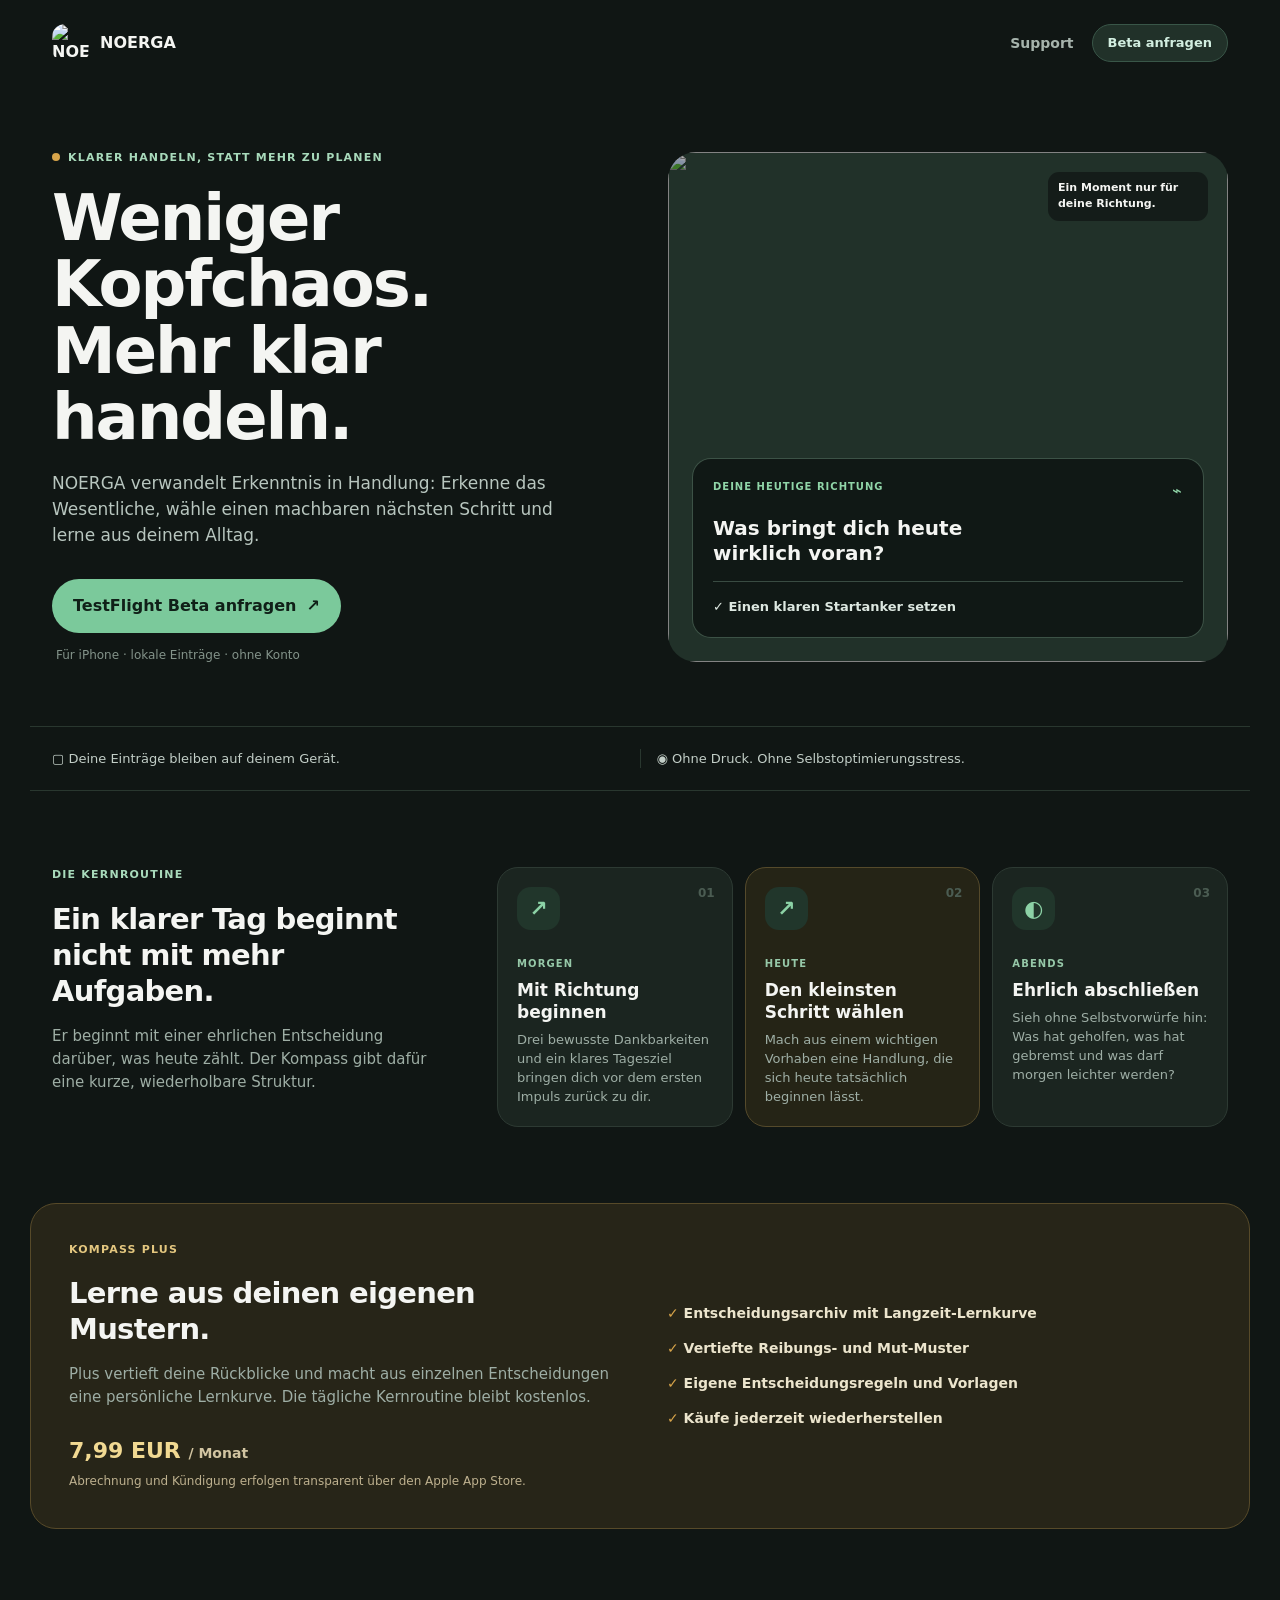
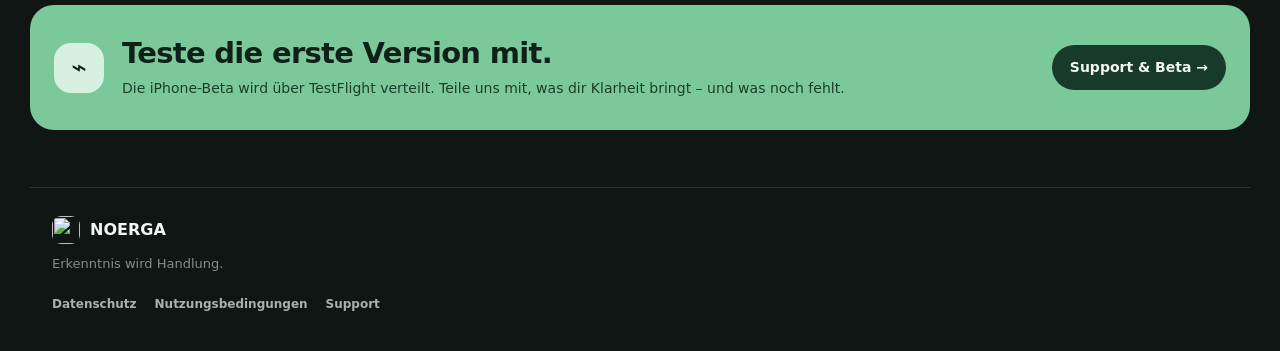
==== index.html @ c2f71363 "Veröffentliche NOERGA Landingpage" ====
<!doctype html>
<html lang="de">
<head>
  <meta charset="utf-8" />
  <meta name="viewport" content="width=device-width, initial-scale=1" />
  <meta name="theme-color" content="#101614" />
  <meta name="description" content="NOERGA hilft dir, das Wesentliche zu erkennen, einen machbaren nächsten Schritt zu wählen und aus deinem Alltag zu lernen." />
  <meta name="robots" content="index, follow" />
  <meta property="og:title" content="NOERGA – Erkenntnis wird Handlung" />
  <meta property="og:description" content="NOERGA hilft dir, das Wesentliche zu erkennen, einen machbaren nächsten Schritt zu wählen und aus deinem Alltag zu lernen." />
  <meta property="og:image" content="https://noerga.app/assets/landing-journal.jpg" />
  <meta property="og:type" content="website" />
  <link rel="canonical" href="https://noerga.app/" />
  <link rel="icon" href="/assets/icon.png" />
  <link rel="stylesheet" href="/style.css" />
  <title>NOERGA – Erkenntnis wird Handlung</title>
</head>
<body>
<header class="topbar shell">
  <a class="brand" href="/" aria-label="NOERGA Startseite"><img src="/assets/icon.png" alt="NOERGA Symbol" /><span>NOERGA</span></a>
  <nav aria-label="Hauptnavigation"><a href="/support">Support</a><a class="button small" href="/support">Beta anfragen</a></nav>
</header>
<main>
  <section class="hero shell">
    <div class="hero-copy">
      <p class="eyebrow"><span></span>KLARER HANDELN, STATT MEHR ZU PLANEN</p>
      <h1>Weniger Kopfchaos.<br />Mehr klar handeln.</h1>
      <p class="lead">NOERGA verwandelt Erkenntnis in Handlung: Erkenne das Wesentliche, wähle einen machbaren nächsten Schritt und lerne aus deinem Alltag.</p>
      <div class="hero-actions"><a class="button" href="/support">TestFlight Beta anfragen <b>↗</b></a><p>Für iPhone · lokale Einträge · ohne Konto</p></div>
    </div>
    <div class="hero-photo" role="img" aria-label="Morgendliche Schreibreflexion am Tisch">
      <img src="/assets/landing-journal.jpg" alt="" />
      <span class="photo-caption">Ein Moment nur für deine Richtung.</span>
      <article class="compass-card"><div class="card-top"><small>DEINE HEUTIGE RICHTUNG</small><span>⌁</span></div><h2>Was bringt dich heute wirklich voran?</h2><hr /><p>✓ Einen klaren Startanker setzen</p></article>
    </div>
  </section>
  <section class="trust shell"><p>▢ Deine Einträge bleiben auf deinem Gerät.</p><i></i><p>◉ Ohne Druck. Ohne Selbstoptimierungsstress.</p></section>
  <section class="method shell">
    <div class="method-copy"><p class="section-label">DIE KERNROUTINE</p><h2>Ein klarer Tag beginnt nicht mit mehr Aufgaben.</h2><p>Er beginnt mit einer ehrlichen Entscheidung darüber, was heute zählt. Der Kompass gibt dafür eine kurze, wiederholbare Struktur.</p></div>
    <div class="cards">
      <article><span>01</span><b>↗</b><small>MORGEN</small><h3>Mit Richtung beginnen</h3><p>Drei bewusste Dankbarkeiten und ein klares Tagesziel bringen dich vor dem ersten Impuls zurück zu dir.</p></article>
      <article class="accent"><span>02</span><b>↗</b><small>HEUTE</small><h3>Den kleinsten Schritt wählen</h3><p>Mach aus einem wichtigen Vorhaben eine Handlung, die sich heute tatsächlich beginnen lässt.</p></article>
      <article><span>03</span><b>◐</b><small>ABENDS</small><h3>Ehrlich abschließen</h3><p>Sieh ohne Selbstvorwürfe hin: Was hat geholfen, was hat gebremst und was darf morgen leichter werden?</p></article>
    </div>
  </section>
  <section class="plus shell"><div><p class="section-label gold">KOMPASS PLUS</p><h2>Lerne aus deinen eigenen Mustern.</h2><p>Plus vertieft deine Rückblicke und macht aus einzelnen Entscheidungen eine persönliche Lernkurve. Die tägliche Kernroutine bleibt kostenlos.</p><strong>7,99 EUR <em>/ Monat</em></strong><small>Abrechnung und Kündigung erfolgen transparent über den Apple App Store.</small></div><ul><li>✓ Entscheidungsarchiv mit Langzeit-Lernkurve</li><li>✓ Vertiefte Reibungs- und Mut-Muster</li><li>✓ Eigene Entscheidungsregeln und Vorlagen</li><li>✓ Käufe jederzeit wiederherstellen</li></ul></section>
  <section class="beta shell"><div class="beta-mark">⌁</div><div><h2>Teste die erste Version mit.</h2><p>Die iPhone-Beta wird über TestFlight verteilt. Teile uns mit, was dir Klarheit bringt – und was noch fehlt.</p></div><a href="/support">Support &amp; Beta →</a></section>
</main>
<footer class="footer shell">
  <div class="footer-brand"><img src="/assets/icon.png" alt="" /><strong>NOERGA</strong></div>
  <p>Erkenntnis wird Handlung.</p>
  <nav aria-label="Rechtliches"><a href="/datenschutz">Datenschutz</a><a href="/nutzungsbedingungen">Nutzungsbedingungen</a><a href="/support">Support</a></nav>
</footer>
</body></html>
---- style.css ----
:root{--bg:#101614;--surface:#1b2520;--surface2:#213129;--text:#f4f5f2;--muted:#a6b3ac;--line:#29372f;--green:#7bc99b;--gold:#d7a44a}*{box-sizing:border-box}html{background:var(--bg);font-family:Inter,ui-sans-serif,system-ui,-apple-system,BlinkMacSystemFont,"Segoe UI",sans-serif}body{margin:0;background:var(--bg);color:var(--text);line-height:1.5}a{color:inherit;text-decoration:none}.shell{max-width:1220px;margin:0 auto;padding-left:22px;padding-right:22px}.topbar{height:86px;display:flex;align-items:center;justify-content:space-between}.brand,.footer-brand{display:flex;align-items:center;gap:10px;font-weight:800}.brand img{width:38px;height:38px;border-radius:13px}.topbar nav,.footer nav{display:flex;gap:18px;align-items:center;color:var(--muted);font-weight:700;font-size:14px}.button{display:inline-flex;gap:10px;align-items:center;justify-content:center;min-height:54px;padding:0 21px;border-radius:28px;background:var(--green);color:#102018;font-weight:900}.button.small{min-height:38px;padding:0 15px;border:1px solid #395648;background:#213129;color:#d2eee0;font-size:13px}.hero{display:grid;grid-template-columns:1fr 1fr;gap:56px;align-items:center;padding-top:64px;padding-bottom:62px}.eyebrow,.section-label{font-size:11px;letter-spacing:1.2px;font-weight:900;color:#a8dabb;margin:0 0 18px}.eyebrow span{display:inline-block;width:8px;height:8px;border-radius:50%;background:var(--gold);margin-right:8px}.hero h1{font-size:clamp(42px,5vw,64px);letter-spacing:-2px;line-height:1.04;margin:0}.lead{max-width:540px;margin:19px 0 0;color:#b8c6bf;font-size:17px;line-height:1.55}.hero-actions{margin-top:30px}.hero-actions p{color:#83938a;font-size:12px;margin:13px 0 0 4px}.hero-photo{height:510px;position:relative;overflow:hidden;border-radius:28px;background:var(--surface2)}.hero-photo>img{width:100%;height:100%;object-fit:cover;filter:brightness(.68)}.photo-caption{position:absolute;top:20px;right:20px;max-width:160px;padding:8px 10px;border-radius:11px;background:rgba(16,22,20,.75);font-size:11px;font-weight:700}.compass-card{position:absolute;left:24px;right:24px;bottom:24px;padding:20px;border:1px solid rgba(164,217,183,.3);border-radius:19px;background:rgba(16,22,20,.92)}.card-top{display:flex;justify-content:space-between;color:#90d5a8;font-weight:900;letter-spacing:1px}.card-top small{font-size:10px}.compass-card h2{font-size:20px;line-height:1.25;max-width:285px;margin:13px 0}.compass-card hr{border:0;border-top:1px solid #394b42;margin:15px 0}.compass-card p{margin:0;color:#dde8e1;font-size:13px;font-weight:700}.trust{display:grid;grid-template-columns:1fr 1px 1fr;gap:16px;padding-top:22px;padding-bottom:22px;border-top:1px solid var(--line);border-bottom:1px solid var(--line);color:#c2cec7;font-size:13px}.trust p{margin:0;display:flex;gap:10px;align-items:center}.trust i{background:var(--line)}.method{display:grid;grid-template-columns:390px 1fr;gap:55px;padding-top:76px;padding-bottom:76px}.method h2,.plus h2,.beta h2{margin:0;font-size:29px;line-height:1.24;letter-spacing:-.7px}.method-copy>p:not(.section-label),.plus p:not(.section-label),.beta p{color:#9eaea5;font-size:15px;line-height:1.55}.cards{display:grid;grid-template-columns:repeat(3,1fr);gap:12px}.cards article{position:relative;min-height:226px;padding:19px;border:1px solid #2d3a33;border-radius:21px;background:var(--surface)}.cards article.accent{background:#252416;border-color:#554a2b}.cards span{position:absolute;right:17px;top:16px;color:#4b5c52;font-size:12px;font-weight:900}.cards b{display:grid;place-items:center;width:43px;height:43px;margin-bottom:26px;border-radius:14px;background:#21362b;color:#8cd2a6;font-size:22px}.cards small{display:block;color:#96c8a8;font-size:10px;font-weight:900;letter-spacing:1.1px;margin-bottom:8px}.cards h3{margin:0;font-size:17px;line-height:1.3}.cards p{margin:8px 0 0;color:#9eaea5;font-size:13px;line-height:1.45}.plus{display:grid;grid-template-columns:1fr 1fr;gap:54px;padding:38px;margin-bottom:76px;border:1px solid #574a29;border-radius:26px;background:#272518}.gold{color:#e4c77f}.plus strong{display:block;margin-top:24px;color:#f1d992;font-size:22px}.plus strong em{color:#d1c4a1;font-size:14px;font-style:normal}.plus small{display:block;margin-top:5px;color:#beb18f;font-size:12px}.plus ul{align-self:center;margin:0;padding:0;list-style:none}.plus li{margin:14px 0;color:#ece5cd;font-size:14px;font-weight:700}.plus li::first-letter{color:var(--gold)}.beta{display:grid;grid-template-columns:50px 1fr auto;gap:18px;align-items:center;margin-bottom:57px;padding:31px 24px;border-radius:24px;background:var(--green);color:#102018}.beta-mark{display:grid;place-items:center;width:50px;height:50px;border-radius:17px;background:#d7f0df;font-size:26px}.beta p{margin:6px 0 0;color:#1c3d2b;font-size:14px}.beta a{padding:12px 18px;border-radius:24px;background:#173a2a;color:var(--text);font-size:14px;font-weight:900}.footer{padding-top:28px;padding-bottom:38px;border-top:1px solid var(--line)}.footer-brand img{width:28px;height:28px;border-radius:9px}.footer p{margin:10px 0 0;color:#7f9086;font-size:13px}.footer nav{margin-top:21px;font-size:12px}.legal-page{max-width:760px;padding-top:28px;padding-bottom:48px}.back{display:inline-block;margin-bottom:44px;padding:10px 13px;border-radius:21px;background:#1c2922;color:#bee8ce;font-size:13px;font-weight:800}.legal-icon{display:grid;place-items:center;width:62px;height:62px;margin-bottom:25px;border-radius:21px;background:var(--green);color:#112018;font-size:32px}.legal-page h1{margin:0;font-size:35px;line-height:1.2;letter-spacing:-.9px}.legal-intro{max-width:610px;margin:17px 0 0;color:#bac8c0;font-size:17px;line-height:1.55}.notice{margin-top:27px;padding:16px;border:1px solid #5c4d27;border-radius:18px;background:#2b291d;color:#e5d8b4;font-size:13px;line-height:1.45}.legal-card{margin-top:15px;padding:20px;border:1px solid #2d3a33;border-radius:22px;background:#1c2421}.legal-card h2{margin:0 0 16px;font-size:17px}.legal-card ul{margin:0;padding:0;list-style:none}.legal-card li{display:flex;gap:10px;margin:0 0 14px;color:#c1cec6;font-size:14px;line-height:1.5}.next{margin-top:15px;padding:18px;border:1px solid #2c5b49;border-radius:20px;background:#183b31}.next small{color:#9cdbb1;font-size:10px;letter-spacing:1.1px;font-weight:900}.next p{margin:7px 0 0;color:#eff6f1;font-size:14px;font-weight:700;line-height:1.5}@media(max-width:800px){.hero,.method,.plus{grid-template-columns:1fr;gap:34px}.hero{padding-top:34px;padding-bottom:48px}.hero-photo{height:460px}.method{padding-top:58px;padding-bottom:58px}.cards{grid-template-columns:1fr}.trust{grid-template-columns:1fr}.trust i{height:1px}.beta{grid-template-columns:50px 1fr}.beta a{grid-column:1/-1;justify-self:start}.topbar nav>a:first-child{display:none}}@media(max-width:480px){.shell{padding-left:18px;padding-right:18px}.hero h1{font-size:42px}.plus{padding:25px}.topbar{height:76px}.footer nav{gap:13px}}
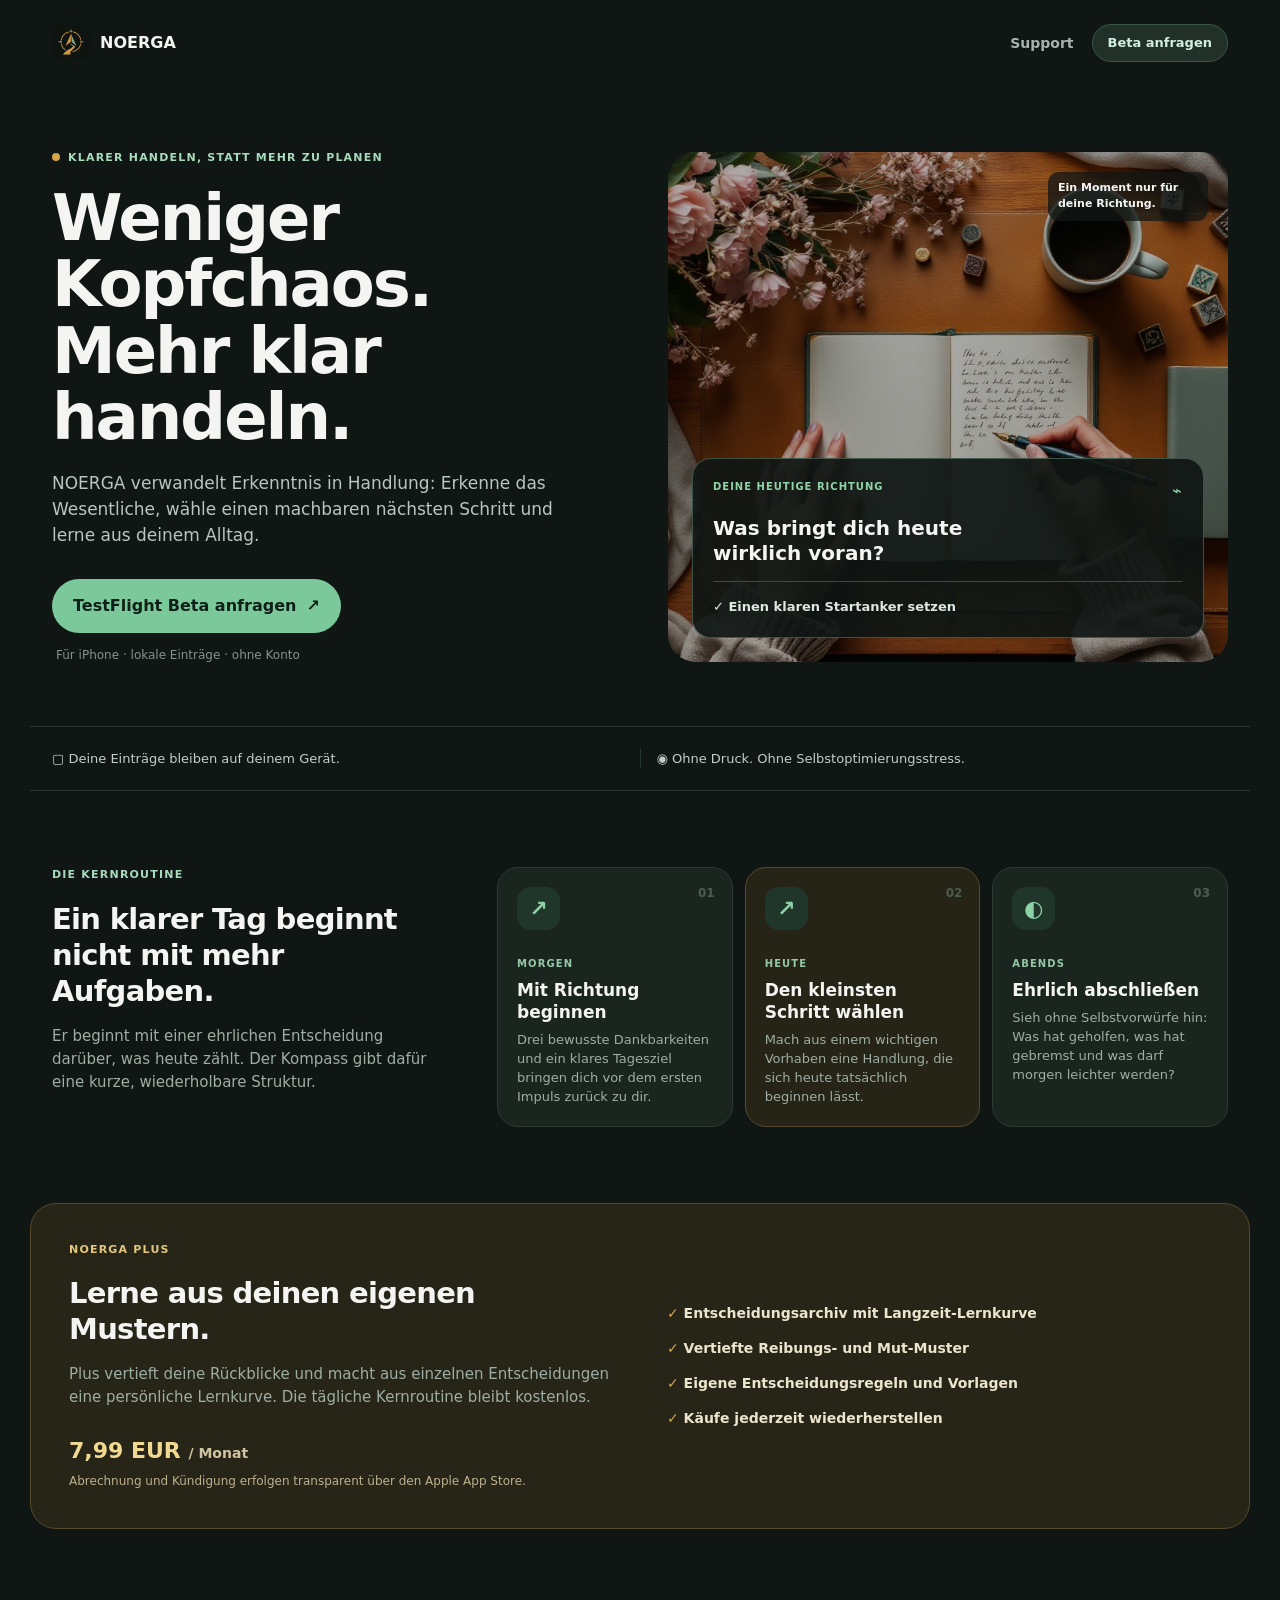
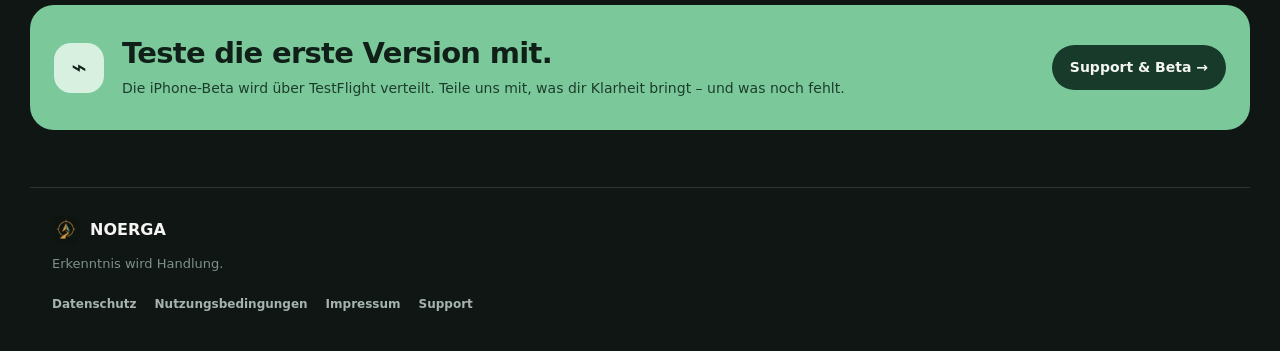
==== commit 14d99b3c: "Add files via upload" ====
--- a/index.html
+++ b/index.html
@@ -18,7 +18,7 @@
 <body>
 <header class="topbar shell">
   <a class="brand" href="/" aria-label="NOERGA Startseite"><img src="/assets/icon.png" alt="NOERGA Symbol" /><span>NOERGA</span></a>
-  <nav aria-label="Hauptnavigation"><a href="/support">Support</a><a class="button small" href="/support">Beta anfragen</a></nav>
+  <nav aria-label="Hauptnavigation"><a href="/support/">Support</a><a class="button small" href="/support/">Beta anfragen</a></nav>
 </header>
 <main>
   <section class="hero shell">
@@ -26,7 +26,7 @@
       <p class="eyebrow"><span></span>KLARER HANDELN, STATT MEHR ZU PLANEN</p>
       <h1>Weniger Kopfchaos.<br />Mehr klar handeln.</h1>
       <p class="lead">NOERGA verwandelt Erkenntnis in Handlung: Erkenne das Wesentliche, wähle einen machbaren nächsten Schritt und lerne aus deinem Alltag.</p>
-      <div class="hero-actions"><a class="button" href="/support">TestFlight Beta anfragen <b>↗</b></a><p>Für iPhone · lokale Einträge · ohne Konto</p></div>
+      <div class="hero-actions"><a class="button" href="/support/">TestFlight Beta anfragen <b>↗</b></a><p>Für iPhone · lokale Einträge · ohne Konto</p></div>
     </div>
     <div class="hero-photo" role="img" aria-label="Morgendliche Schreibreflexion am Tisch">
       <img src="/assets/landing-journal.jpg" alt="" />
@@ -43,12 +43,12 @@
       <article><span>03</span><b>◐</b><small>ABENDS</small><h3>Ehrlich abschließen</h3><p>Sieh ohne Selbstvorwürfe hin: Was hat geholfen, was hat gebremst und was darf morgen leichter werden?</p></article>
     </div>
   </section>
-  <section class="plus shell"><div><p class="section-label gold">KOMPASS PLUS</p><h2>Lerne aus deinen eigenen Mustern.</h2><p>Plus vertieft deine Rückblicke und macht aus einzelnen Entscheidungen eine persönliche Lernkurve. Die tägliche Kernroutine bleibt kostenlos.</p><strong>7,99 EUR <em>/ Monat</em></strong><small>Abrechnung und Kündigung erfolgen transparent über den Apple App Store.</small></div><ul><li>✓ Entscheidungsarchiv mit Langzeit-Lernkurve</li><li>✓ Vertiefte Reibungs- und Mut-Muster</li><li>✓ Eigene Entscheidungsregeln und Vorlagen</li><li>✓ Käufe jederzeit wiederherstellen</li></ul></section>
-  <section class="beta shell"><div class="beta-mark">⌁</div><div><h2>Teste die erste Version mit.</h2><p>Die iPhone-Beta wird über TestFlight verteilt. Teile uns mit, was dir Klarheit bringt – und was noch fehlt.</p></div><a href="/support">Support &amp; Beta →</a></section>
+  <section class="plus shell"><div><p class="section-label gold">NOERGA PLUS</p><h2>Lerne aus deinen eigenen Mustern.</h2><p>Plus vertieft deine Rückblicke und macht aus einzelnen Entscheidungen eine persönliche Lernkurve. Die tägliche Kernroutine bleibt kostenlos.</p><strong>7,99 EUR <em>/ Monat</em></strong><small>Abrechnung und Kündigung erfolgen transparent über den Apple App Store.</small></div><ul><li>✓ Entscheidungsarchiv mit Langzeit-Lernkurve</li><li>✓ Vertiefte Reibungs- und Mut-Muster</li><li>✓ Eigene Entscheidungsregeln und Vorlagen</li><li>✓ Käufe jederzeit wiederherstellen</li></ul></section>
+  <section class="beta shell"><div class="beta-mark">⌁</div><div><h2>Teste die erste Version mit.</h2><p>Die iPhone-Beta wird über TestFlight verteilt. Teile uns mit, was dir Klarheit bringt – und was noch fehlt.</p></div><a href="/support/">Support &amp; Beta →</a></section>
 </main>
 <footer class="footer shell">
   <div class="footer-brand"><img src="/assets/icon.png" alt="" /><strong>NOERGA</strong></div>
   <p>Erkenntnis wird Handlung.</p>
-  <nav aria-label="Rechtliches"><a href="/datenschutz">Datenschutz</a><a href="/nutzungsbedingungen">Nutzungsbedingungen</a><a href="/support">Support</a></nav>
+  <nav aria-label="Rechtliches"><a href="/datenschutz/">Datenschutz</a><a href="/nutzungsbedingungen/">Nutzungsbedingungen</a><a href="/impressum/">Impressum</a><a href="/support/">Support</a></nav>
 </footer>
 </body></html>
--- a/style.css
+++ b/style.css
@@ -1 +1 @@
-:root{--bg:#101614;--surface:#1b2520;--surface2:#213129;--text:#f4f5f2;--muted:#a6b3ac;--line:#29372f;--green:#7bc99b;--gold:#d7a44a}*{box-sizing:border-box}html{background:var(--bg);font-family:Inter,ui-sans-serif,system-ui,-apple-system,BlinkMacSystemFont,"Segoe UI",sans-serif}body{margin:0;background:var(--bg);color:var(--text);line-height:1.5}a{color:inherit;text-decoration:none}.shell{max-width:1220px;margin:0 auto;padding-left:22px;padding-right:22px}.topbar{height:86px;display:flex;align-items:center;justify-content:space-between}.brand,.footer-brand{display:flex;align-items:center;gap:10px;font-weight:800}.brand img{width:38px;height:38px;border-radius:13px}.topbar nav,.footer nav{display:flex;gap:18px;align-items:center;color:var(--muted);font-weight:700;font-size:14px}.button{display:inline-flex;gap:10px;align-items:center;justify-content:center;min-height:54px;padding:0 21px;border-radius:28px;background:var(--green);color:#102018;font-weight:900}.button.small{min-height:38px;padding:0 15px;border:1px solid #395648;background:#213129;color:#d2eee0;font-size:13px}.hero{display:grid;grid-template-columns:1fr 1fr;gap:56px;align-items:center;padding-top:64px;padding-bottom:62px}.eyebrow,.section-label{font-size:11px;letter-spacing:1.2px;font-weight:900;color:#a8dabb;margin:0 0 18px}.eyebrow span{display:inline-block;width:8px;height:8px;border-radius:50%;background:var(--gold);margin-right:8px}.hero h1{font-size:clamp(42px,5vw,64px);letter-spacing:-2px;line-height:1.04;margin:0}.lead{max-width:540px;margin:19px 0 0;color:#b8c6bf;font-size:17px;line-height:1.55}.hero-actions{margin-top:30px}.hero-actions p{color:#83938a;font-size:12px;margin:13px 0 0 4px}.hero-photo{height:510px;position:relative;overflow:hidden;border-radius:28px;background:var(--surface2)}.hero-photo>img{width:100%;height:100%;object-fit:cover;filter:brightness(.68)}.photo-caption{position:absolute;top:20px;right:20px;max-width:160px;padding:8px 10px;border-radius:11px;background:rgba(16,22,20,.75);font-size:11px;font-weight:700}.compass-card{position:absolute;left:24px;right:24px;bottom:24px;padding:20px;border:1px solid rgba(164,217,183,.3);border-radius:19px;background:rgba(16,22,20,.92)}.card-top{display:flex;justify-content:space-between;color:#90d5a8;font-weight:900;letter-spacing:1px}.card-top small{font-size:10px}.compass-card h2{font-size:20px;line-height:1.25;max-width:285px;margin:13px 0}.compass-card hr{border:0;border-top:1px solid #394b42;margin:15px 0}.compass-card p{margin:0;color:#dde8e1;font-size:13px;font-weight:700}.trust{display:grid;grid-template-columns:1fr 1px 1fr;gap:16px;padding-top:22px;padding-bottom:22px;border-top:1px solid var(--line);border-bottom:1px solid var(--line);color:#c2cec7;font-size:13px}.trust p{margin:0;display:flex;gap:10px;align-items:center}.trust i{background:var(--line)}.method{display:grid;grid-template-columns:390px 1fr;gap:55px;padding-top:76px;padding-bottom:76px}.method h2,.plus h2,.beta h2{margin:0;font-size:29px;line-height:1.24;letter-spacing:-.7px}.method-copy>p:not(.section-label),.plus p:not(.section-label),.beta p{color:#9eaea5;font-size:15px;line-height:1.55}.cards{display:grid;grid-template-columns:repeat(3,1fr);gap:12px}.cards article{position:relative;min-height:226px;padding:19px;border:1px solid #2d3a33;border-radius:21px;background:var(--surface)}.cards article.accent{background:#252416;border-color:#554a2b}.cards span{position:absolute;right:17px;top:16px;color:#4b5c52;font-size:12px;font-weight:900}.cards b{display:grid;place-items:center;width:43px;height:43px;margin-bottom:26px;border-radius:14px;background:#21362b;color:#8cd2a6;font-size:22px}.cards small{display:block;color:#96c8a8;font-size:10px;font-weight:900;letter-spacing:1.1px;margin-bottom:8px}.cards h3{margin:0;font-size:17px;line-height:1.3}.cards p{margin:8px 0 0;color:#9eaea5;font-size:13px;line-height:1.45}.plus{display:grid;grid-template-columns:1fr 1fr;gap:54px;padding:38px;margin-bottom:76px;border:1px solid #574a29;border-radius:26px;background:#272518}.gold{color:#e4c77f}.plus strong{display:block;margin-top:24px;color:#f1d992;font-size:22px}.plus strong em{color:#d1c4a1;font-size:14px;font-style:normal}.plus small{display:block;margin-top:5px;color:#beb18f;font-size:12px}.plus ul{align-self:center;margin:0;padding:0;list-style:none}.plus li{margin:14px 0;color:#ece5cd;font-size:14px;font-weight:700}.plus li::first-letter{color:var(--gold)}.beta{display:grid;grid-template-columns:50px 1fr auto;gap:18px;align-items:center;margin-bottom:57px;padding:31px 24px;border-radius:24px;background:var(--green);color:#102018}.beta-mark{display:grid;place-items:center;width:50px;height:50px;border-radius:17px;background:#d7f0df;font-size:26px}.beta p{margin:6px 0 0;color:#1c3d2b;font-size:14px}.beta a{padding:12px 18px;border-radius:24px;background:#173a2a;color:var(--text);font-size:14px;font-weight:900}.footer{padding-top:28px;padding-bottom:38px;border-top:1px solid var(--line)}.footer-brand img{width:28px;height:28px;border-radius:9px}.footer p{margin:10px 0 0;color:#7f9086;font-size:13px}.footer nav{margin-top:21px;font-size:12px}.legal-page{max-width:760px;padding-top:28px;padding-bottom:48px}.back{display:inline-block;margin-bottom:44px;padding:10px 13px;border-radius:21px;background:#1c2922;color:#bee8ce;font-size:13px;font-weight:800}.legal-icon{display:grid;place-items:center;width:62px;height:62px;margin-bottom:25px;border-radius:21px;background:var(--green);color:#112018;font-size:32px}.legal-page h1{margin:0;font-size:35px;line-height:1.2;letter-spacing:-.9px}.legal-intro{max-width:610px;margin:17px 0 0;color:#bac8c0;font-size:17px;line-height:1.55}.notice{margin-top:27px;padding:16px;border:1px solid #5c4d27;border-radius:18px;background:#2b291d;color:#e5d8b4;font-size:13px;line-height:1.45}.legal-card{margin-top:15px;padding:20px;border:1px solid #2d3a33;border-radius:22px;background:#1c2421}.legal-card h2{margin:0 0 16px;font-size:17px}.legal-card ul{margin:0;padding:0;list-style:none}.legal-card li{display:flex;gap:10px;margin:0 0 14px;color:#c1cec6;font-size:14px;line-height:1.5}.next{margin-top:15px;padding:18px;border:1px solid #2c5b49;border-radius:20px;background:#183b31}.next small{color:#9cdbb1;font-size:10px;letter-spacing:1.1px;font-weight:900}.next p{margin:7px 0 0;color:#eff6f1;font-size:14px;font-weight:700;line-height:1.5}@media(max-width:800px){.hero,.method,.plus{grid-template-columns:1fr;gap:34px}.hero{padding-top:34px;padding-bottom:48px}.hero-photo{height:460px}.method{padding-top:58px;padding-bottom:58px}.cards{grid-template-columns:1fr}.trust{grid-template-columns:1fr}.trust i{height:1px}.beta{grid-template-columns:50px 1fr}.beta a{grid-column:1/-1;justify-self:start}.topbar nav>a:first-child{display:none}}@media(max-width:480px){.shell{padding-left:18px;padding-right:18px}.hero h1{font-size:42px}.plus{padding:25px}.topbar{height:76px}.footer nav{gap:13px}}+:root{--bg:#101614;--surface:#1b2520;--surface2:#213129;--text:#f4f5f2;--muted:#a6b3ac;--line:#29372f;--green:#7bc99b;--gold:#d7a44a}*{box-sizing:border-box}html{background:var(--bg);font-family:Inter,ui-sans-serif,system-ui,-apple-system,BlinkMacSystemFont,"Segoe UI",sans-serif}body{margin:0;background:var(--bg);color:var(--text);line-height:1.5}a{color:inherit;text-decoration:none}.shell{max-width:1220px;margin:0 auto;padding-left:22px;padding-right:22px}.topbar{height:86px;display:flex;align-items:center;justify-content:space-between}.brand,.footer-brand{display:flex;align-items:center;gap:10px;font-weight:800}.brand img{width:38px;height:38px;border-radius:13px}.topbar nav,.footer nav{display:flex;gap:18px;align-items:center;color:var(--muted);font-weight:700;font-size:14px}.button{display:inline-flex;gap:10px;align-items:center;justify-content:center;min-height:54px;padding:0 21px;border-radius:28px;background:var(--green);color:#102018;font-weight:900}.button.small{min-height:38px;padding:0 15px;border:1px solid #395648;background:#213129;color:#d2eee0;font-size:13px}.hero{display:grid;grid-template-columns:1fr 1fr;gap:56px;align-items:center;padding-top:64px;padding-bottom:62px}.eyebrow,.section-label{font-size:11px;letter-spacing:1.2px;font-weight:900;color:#a8dabb;margin:0 0 18px}.eyebrow span{display:inline-block;width:8px;height:8px;border-radius:50%;background:var(--gold);margin-right:8px}.hero h1{font-size:clamp(42px,5vw,64px);letter-spacing:-2px;line-height:1.04;margin:0}.lead{max-width:540px;margin:19px 0 0;color:#b8c6bf;font-size:17px;line-height:1.55}.hero-actions{margin-top:30px}.hero-actions p{color:#83938a;font-size:12px;margin:13px 0 0 4px}.hero-photo{height:510px;position:relative;overflow:hidden;border-radius:28px;background:var(--surface2)}.hero-photo>img{width:100%;height:100%;object-fit:cover;filter:brightness(.68)}.photo-caption{position:absolute;top:20px;right:20px;max-width:160px;padding:8px 10px;border-radius:11px;background:rgba(16,22,20,.75);font-size:11px;font-weight:700}.compass-card{position:absolute;left:24px;right:24px;bottom:24px;padding:20px;border:1px solid rgba(164,217,183,.3);border-radius:19px;background:rgba(16,22,20,.92)}.card-top{display:flex;justify-content:space-between;color:#90d5a8;font-weight:900;letter-spacing:1px}.card-top small{font-size:10px}.compass-card h2{font-size:20px;line-height:1.25;max-width:285px;margin:13px 0}.compass-card hr{border:0;border-top:1px solid #394b42;margin:15px 0}.compass-card p{margin:0;color:#dde8e1;font-size:13px;font-weight:700}.trust{display:grid;grid-template-columns:1fr 1px 1fr;gap:16px;padding-top:22px;padding-bottom:22px;border-top:1px solid var(--line);border-bottom:1px solid var(--line);color:#c2cec7;font-size:13px}.trust p{margin:0;display:flex;gap:10px;align-items:center}.trust i{background:var(--line)}.method{display:grid;grid-template-columns:390px 1fr;gap:55px;padding-top:76px;padding-bottom:76px}.method h2,.plus h2,.beta h2{margin:0;font-size:29px;line-height:1.24;letter-spacing:-.7px}.method-copy>p:not(.section-label),.plus p:not(.section-label),.beta p{color:#9eaea5;font-size:15px;line-height:1.55}.cards{display:grid;grid-template-columns:repeat(3,1fr);gap:12px}.cards article{position:relative;min-height:226px;padding:19px;border:1px solid #2d3a33;border-radius:21px;background:var(--surface)}.cards article.accent{background:#252416;border-color:#554a2b}.cards span{position:absolute;right:17px;top:16px;color:#4b5c52;font-size:12px;font-weight:900}.cards b{display:grid;place-items:center;width:43px;height:43px;margin-bottom:26px;border-radius:14px;background:#21362b;color:#8cd2a6;font-size:22px}.cards small{display:block;color:#96c8a8;font-size:10px;font-weight:900;letter-spacing:1.1px;margin-bottom:8px}.cards h3{margin:0;font-size:17px;line-height:1.3}.cards p{margin:8px 0 0;color:#9eaea5;font-size:13px;line-height:1.45}.plus{display:grid;grid-template-columns:1fr 1fr;gap:54px;padding:38px;margin-bottom:76px;border:1px solid #574a29;border-radius:26px;background:#272518}.gold{color:#e4c77f}.plus strong{display:block;margin-top:24px;color:#f1d992;font-size:22px}.plus strong em{color:#d1c4a1;font-size:14px;font-style:normal}.plus small{display:block;margin-top:5px;color:#beb18f;font-size:12px}.plus ul{align-self:center;margin:0;padding:0;list-style:none}.plus li{margin:14px 0;color:#ece5cd;font-size:14px;font-weight:700}.plus li::first-letter{color:var(--gold)}.beta{display:grid;grid-template-columns:50px 1fr auto;gap:18px;align-items:center;margin-bottom:57px;padding:31px 24px;border-radius:24px;background:var(--green);color:#102018}.beta-mark{display:grid;place-items:center;width:50px;height:50px;border-radius:17px;background:#d7f0df;font-size:26px}.beta p{margin:6px 0 0;color:#1c3d2b;font-size:14px}.beta a{padding:12px 18px;border-radius:24px;background:#173a2a;color:var(--text);font-size:14px;font-weight:900}.footer{padding-top:28px;padding-bottom:38px;border-top:1px solid var(--line)}.footer-brand img{width:28px;height:28px;border-radius:9px}.footer p{margin:10px 0 0;color:#7f9086;font-size:13px}.footer nav{margin-top:21px;font-size:12px;flex-wrap:wrap}.legal-page{max-width:820px;padding-top:28px;padding-bottom:48px}.back{display:inline-block;margin-bottom:44px;padding:10px 13px;border-radius:21px;background:#1c2922;color:#bee8ce;font-size:13px;font-weight:800}.legal-icon{display:grid;place-items:center;width:62px;height:62px;margin-bottom:25px;border-radius:21px;background:var(--green);color:#112018;font-size:32px}.legal-page h1{margin:0;font-size:clamp(34px,5vw,45px);line-height:1.16;letter-spacing:-.9px}.legal-intro{max-width:680px;margin:17px 0 0;color:#bac8c0;font-size:17px;line-height:1.55}.legal-content{margin-top:30px;padding:26px;border:1px solid #2d3a33;border-radius:22px;background:#1c2421}.legal-content section+section{margin-top:30px;padding-top:30px;border-top:1px solid #2d3a33}.legal-content h2{margin:0 0 12px;color:#f2f7f3;font-size:20px;line-height:1.3}.legal-content h3{margin:22px 0 7px;color:#d4e5da;font-size:15px;line-height:1.35}.legal-content p{margin:10px 0 0;color:#c1cec6;font-size:15px;line-height:1.65}.legal-content address{margin:14px 0 0;color:#dce9e1;font-size:15px;font-style:normal;line-height:1.65}.legal-content ul{margin:12px 0 0;padding-left:20px;color:#c1cec6;font-size:15px;line-height:1.65}.legal-content a{color:#9cdbb1;text-decoration:underline;text-decoration-color:rgba(156,219,177,.45);text-underline-offset:3px}.legal-content code{padding:2px 5px;border-radius:4px;background:#243229;color:#dce9e1;font-family:ui-monospace,SFMono-Regular,Menlo,monospace;font-size:.9em}.legal-updated{margin:18px 2px 0;color:#7f9086;font-size:12px}@media(max-width:800px){.hero,.method,.plus{grid-template-columns:1fr;gap:34px}.hero{padding-top:34px;padding-bottom:48px}.hero-photo{height:460px}.method{padding-top:58px;padding-bottom:58px}.cards{grid-template-columns:1fr}.trust{grid-template-columns:1fr}.trust i{height:1px}.beta{grid-template-columns:50px 1fr}.beta a{grid-column:1/-1;justify-self:start}.topbar nav>a:first-child{display:none}}@media(max-width:480px){.shell{padding-left:18px;padding-right:18px}.hero h1{font-size:42px}.plus{padding:25px}.topbar{height:76px}.footer nav{gap:13px}.legal-content{padding:19px}.legal-content section+section{margin-top:24px;padding-top:24px}}
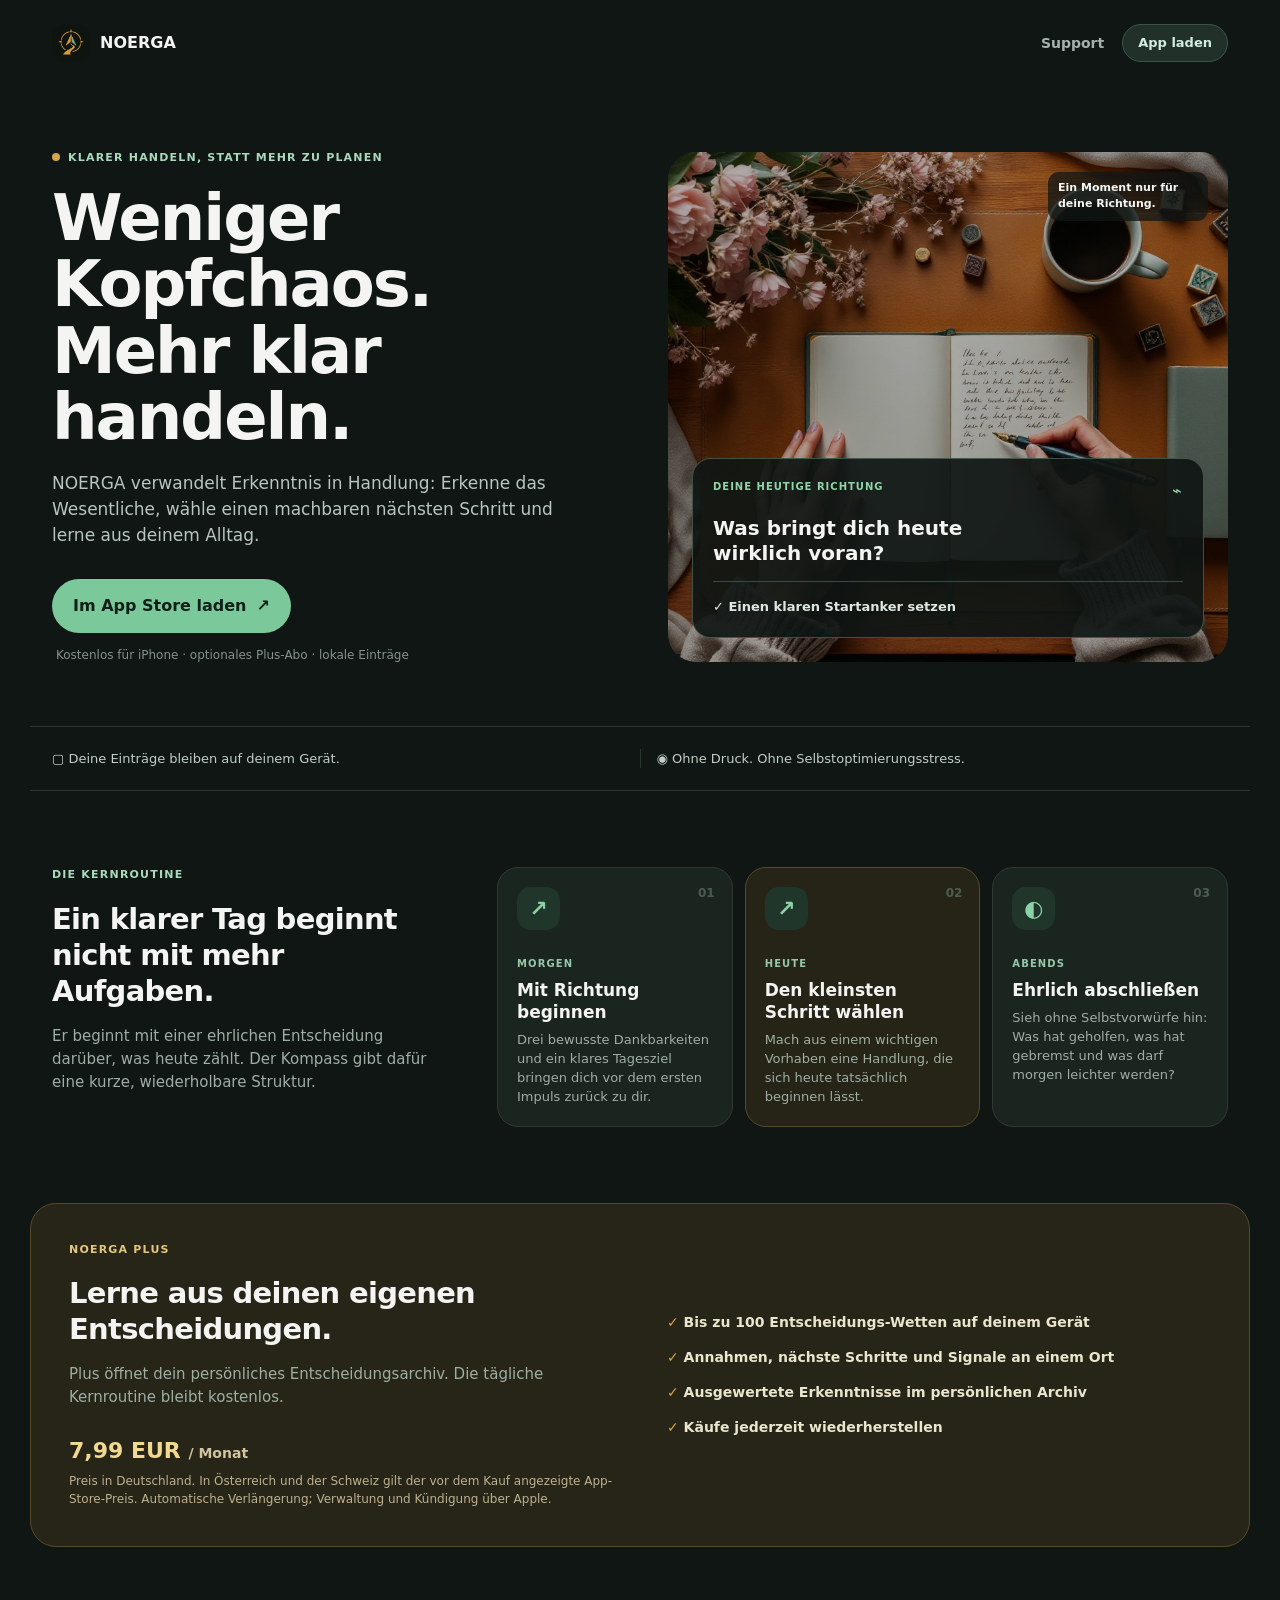
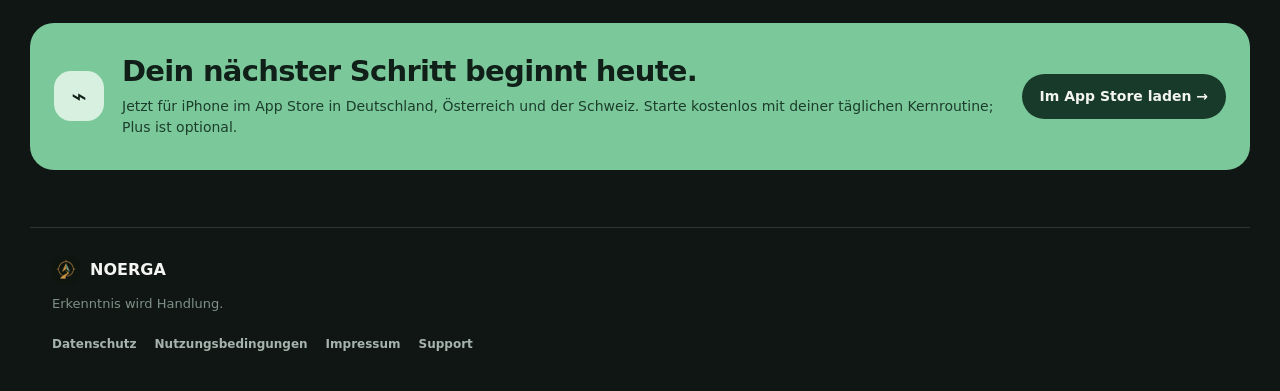
==== commit 31289089: "NOERGA App Store launch: download links and accurate Plus scope" ====
--- a/index.html
+++ b/index.html
@@ -18,7 +18,7 @@
 <body>
 <header class="topbar shell">
   <a class="brand" href="/" aria-label="NOERGA Startseite"><img src="/assets/icon.png" alt="NOERGA Symbol" /><span>NOERGA</span></a>
-  <nav aria-label="Hauptnavigation"><a href="/support/">Support</a><a class="button small" href="/support/">Beta anfragen</a></nav>
+  <nav aria-label="Hauptnavigation"><a href="/support/">Support</a><a class="button small" href="https://apps.apple.com/de/app/noerga/id6806756008">App laden</a></nav>
 </header>
 <main>
   <section class="hero shell">
@@ -26,7 +26,7 @@
       <p class="eyebrow"><span></span>KLARER HANDELN, STATT MEHR ZU PLANEN</p>
       <h1>Weniger Kopfchaos.<br />Mehr klar handeln.</h1>
       <p class="lead">NOERGA verwandelt Erkenntnis in Handlung: Erkenne das Wesentliche, wähle einen machbaren nächsten Schritt und lerne aus deinem Alltag.</p>
-      <div class="hero-actions"><a class="button" href="/support/">TestFlight Beta anfragen <b>↗</b></a><p>Für iPhone · lokale Einträge · ohne Konto</p></div>
+      <div class="hero-actions"><a class="button" href="https://apps.apple.com/de/app/noerga/id6806756008">Im App Store laden <b>↗</b></a><p>Kostenlos für iPhone · optionales Plus-Abo · lokale Einträge</p></div>
     </div>
     <div class="hero-photo" role="img" aria-label="Morgendliche Schreibreflexion am Tisch">
       <img src="/assets/landing-journal.jpg" alt="" />
@@ -43,8 +43,8 @@
       <article><span>03</span><b>◐</b><small>ABENDS</small><h3>Ehrlich abschließen</h3><p>Sieh ohne Selbstvorwürfe hin: Was hat geholfen, was hat gebremst und was darf morgen leichter werden?</p></article>
     </div>
   </section>
-  <section class="plus shell"><div><p class="section-label gold">NOERGA PLUS</p><h2>Lerne aus deinen eigenen Mustern.</h2><p>Plus vertieft deine Rückblicke und macht aus einzelnen Entscheidungen eine persönliche Lernkurve. Die tägliche Kernroutine bleibt kostenlos.</p><strong>7,99 EUR <em>/ Monat</em></strong><small>Abrechnung und Kündigung erfolgen transparent über den Apple App Store.</small></div><ul><li>✓ Entscheidungsarchiv mit Langzeit-Lernkurve</li><li>✓ Vertiefte Reibungs- und Mut-Muster</li><li>✓ Eigene Entscheidungsregeln und Vorlagen</li><li>✓ Käufe jederzeit wiederherstellen</li></ul></section>
-  <section class="beta shell"><div class="beta-mark">⌁</div><div><h2>Teste die erste Version mit.</h2><p>Die iPhone-Beta wird über TestFlight verteilt. Teile uns mit, was dir Klarheit bringt – und was noch fehlt.</p></div><a href="/support/">Support &amp; Beta →</a></section>
+  <section class="plus shell"><div><p class="section-label gold">NOERGA PLUS</p><h2>Lerne aus deinen eigenen Entscheidungen.</h2><p>Plus öffnet dein persönliches Entscheidungsarchiv. Die tägliche Kernroutine bleibt kostenlos.</p><strong>7,99 EUR <em>/ Monat</em></strong><small>Preis in Deutschland. In Österreich und der Schweiz gilt der vor dem Kauf angezeigte App-Store-Preis. Automatische Verlängerung; Verwaltung und Kündigung über Apple.</small></div><ul><li>✓ Bis zu 100 Entscheidungs-Wetten auf deinem Gerät</li><li>✓ Annahmen, nächste Schritte und Signale an einem Ort</li><li>✓ Ausgewertete Erkenntnisse im persönlichen Archiv</li><li>✓ Käufe jederzeit wiederherstellen</li></ul></section>
+  <section class="beta shell"><div class="beta-mark">⌁</div><div><h2>Dein nächster Schritt beginnt heute.</h2><p>Jetzt für iPhone im App Store in Deutschland, Österreich und der Schweiz. Starte kostenlos mit deiner täglichen Kernroutine; Plus ist optional.</p></div><a href="https://apps.apple.com/de/app/noerga/id6806756008">Im App Store laden →</a></section>
 </main>
 <footer class="footer shell">
   <div class="footer-brand"><img src="/assets/icon.png" alt="" /><strong>NOERGA</strong></div>
